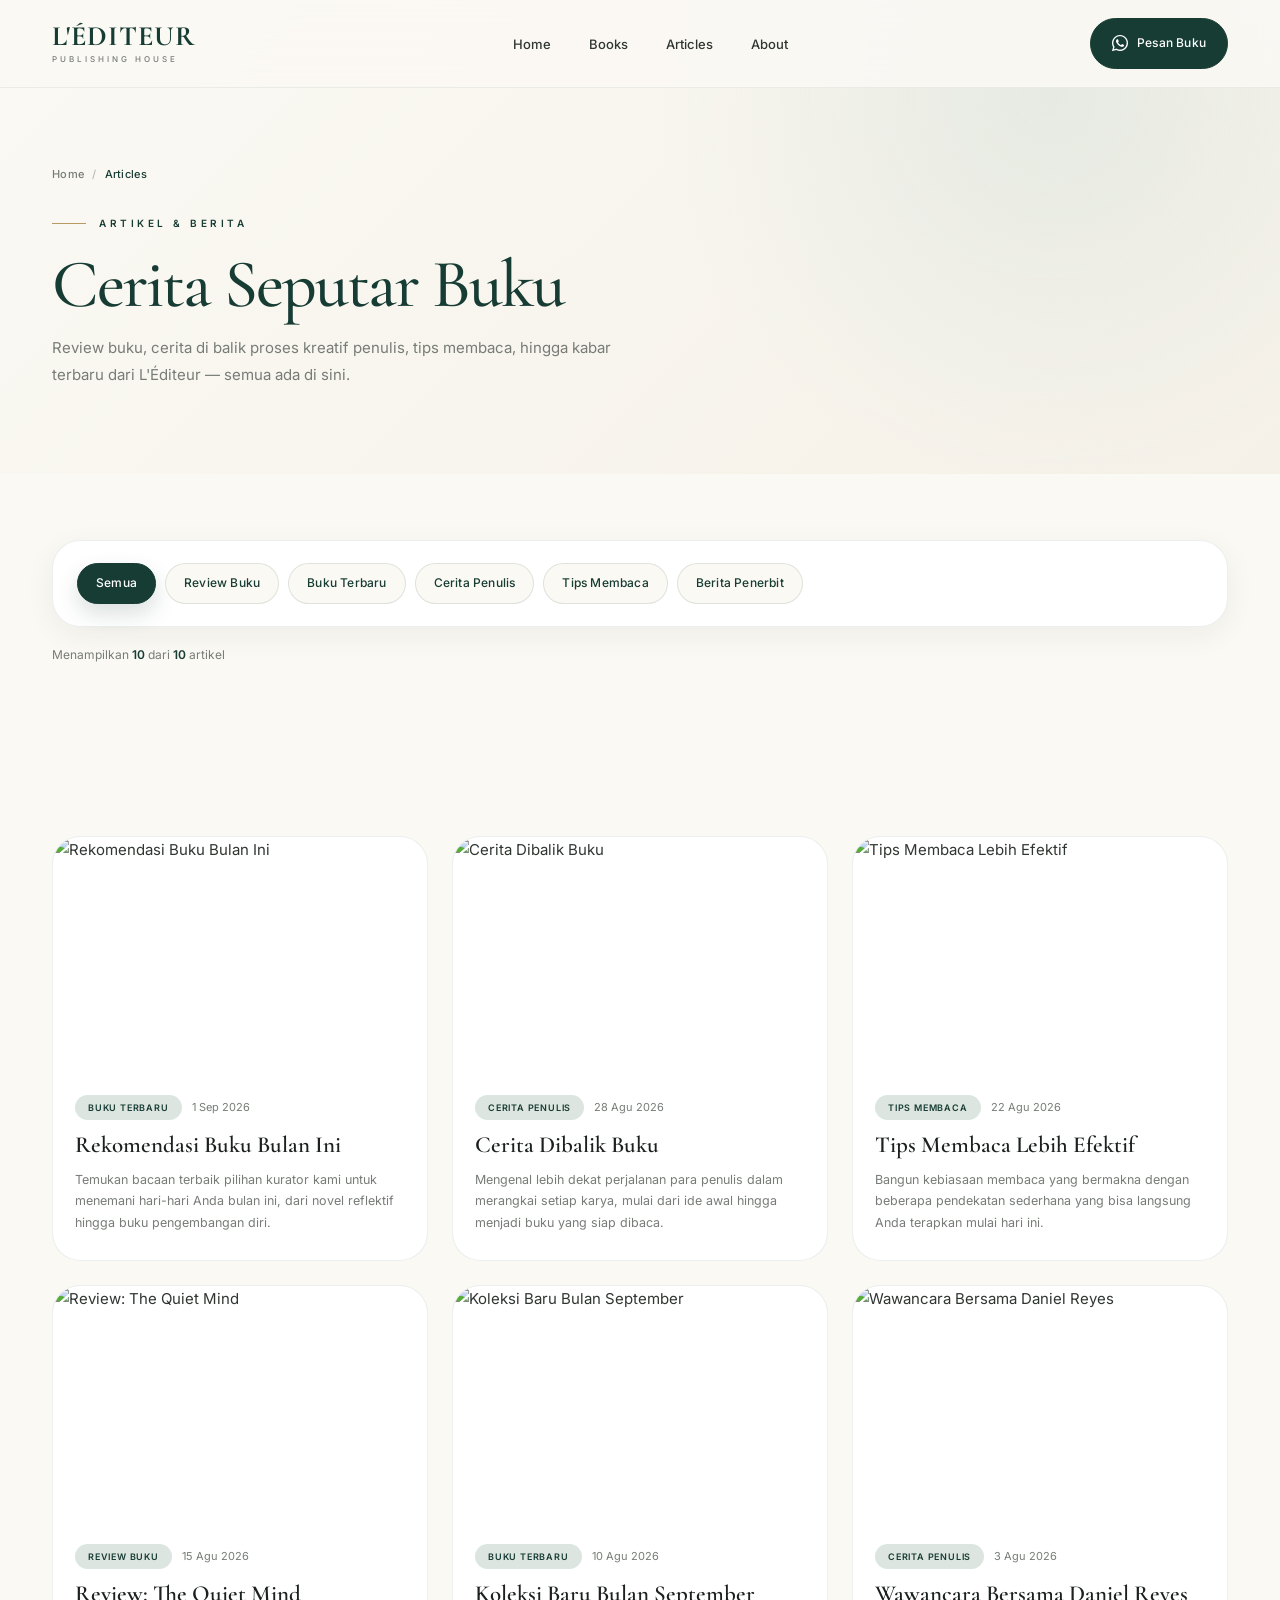
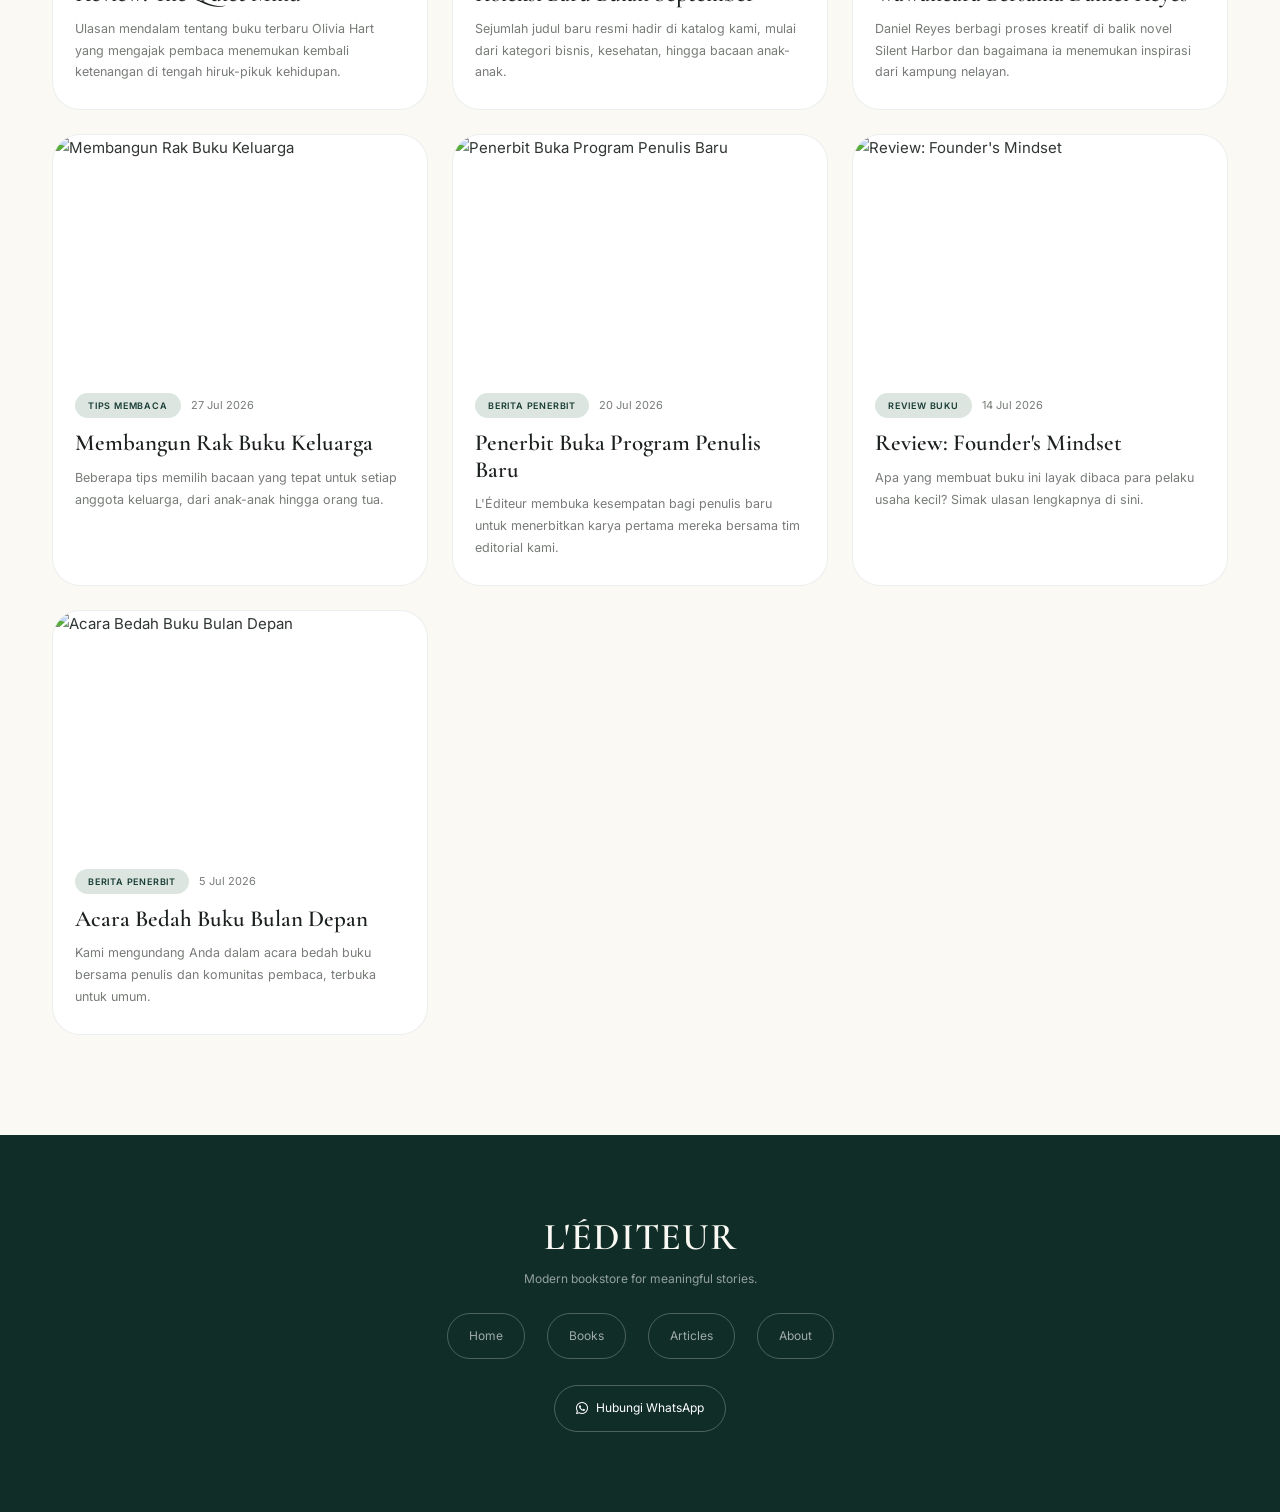
==== articles.html @ b97fc074 "first commit" ====
<!DOCTYPE html>
<html lang="id">

<head>
    <meta charset="UTF-8">
    <meta name="viewport" content="width=device-width, initial-scale=1.0">
    <title>Artikel & Berita | L'Éditeur</title>
    <!-- Bootstrap -->
    <link href="https://cdn.jsdelivr.net/npm/bootstrap@5.3.3/dist/css/bootstrap.min.css" rel="stylesheet">
    <!-- Bootstrap Icon -->
    <link rel="stylesheet" href="https://cdn.jsdelivr.net/npm/bootstrap-icons@1.11.3/font/bootstrap-icons.min.css">
    <!-- Google Font -->
    <link rel="preconnect" href="https://fonts.googleapis.com">
    <link rel="preconnect" href="https://fonts.gstatic.com" crossorigin>
    <link
        href="https://fonts.googleapis.com/css2?family=Cormorant+Garamond:wght@400;500;600;700&family=Inter:wght@300;400;500;600&display=swap"
        rel="stylesheet">
    <!-- Custom CSS -->
    <link rel="stylesheet" href="css/style.css">
    <link rel="stylesheet" href="css/pages.css">
</head>

<body>
    <!-- ================= NAVBAR ================= -->
    <nav class="navbar navbar-expand-lg fixed-top">
        <div class="container">
            <a class="navbar-brand" href="index.html"> L'ÉDITEUR <span>
                    Publishing House
                </span> </a> <button class="navbar-toggler" type="button" data-bs-toggle="collapse"
                data-bs-target="#menu"> <span class="navbar-toggler-icon"></span> </button>
            <div class="collapse navbar-collapse" id="menu">
                <ul class="navbar-nav mx-auto">
                    <li class="nav-item">
                        <a class="nav-link" href="index.html">
                            Home
                        </a>
                    </li>
                    <li class="nav-item">
                        <a class="nav-link" href="books.html">
                            Books
                        </a>
                    </li>
                    <li class="nav-item">
                        <a class="nav-link active" href="articles.html">
                            Articles
                        </a>
                    </li>
                    <li class="nav-item">
                        <a class="nav-link" href="index.html#about">
                            About
                        </a>
                    </li>
                </ul> <a href="https://wa.me/628123456789" class="btn-whatsapp"> <i class="bi bi-whatsapp"></i>
                    Pesan Buku </a>
            </div>
        </div>
    </nav>

    <!-- ================= PAGE HEADER ================= -->
    <section class="page-header">
        <div class="container">
            <div class="breadcrumb-custom">
                <a href="index.html">Home</a>
                <span class="sep">/</span>
                <span class="current">Articles</span>
            </div>
            <p class="subtitle">ARTIKEL &amp; BERITA</p>
            <h1>Cerita Seputar Buku</h1>
            <p class="page-desc">
                Review buku, cerita di balik proses kreatif penulis, tips membaca,
                hingga kabar terbaru dari L'Éditeur — semua ada di sini.
            </p>
        </div>
    </section>

    <!-- ================= TOOLBAR ================= -->
    <section class="catalog-toolbar">
        <div class="container">
            <div class="toolbar-panel">
                <div class="filter-row" id="articleFilter">
                    <!-- filter pills di-render oleh js/articles.js -->
                </div>
            </div>
            <p class="results-count" id="articleResultsCount"></p>
        </div>
    </section>

    <!-- ================= ARTICLE GRID ================= -->
    <section class="pt-0">
        <div class="container">
            <div class="row g-4" id="articleGrid">
                <!-- article card di-render oleh js/articles.js -->
            </div>
        </div>
    </section>

    <!-- ================= FOOTER ================= -->
    <footer>
        <div class="container text-center">
            <h3>
                L'ÉDITEUR
            </h3>
            <p>
                Modern bookstore for meaningful stories.
            </p>
            <div class="footer-links">
                <a href="index.html">Home</a>
                <a href="books.html">Books</a>
                <a href="articles.html">Articles</a>
                <a href="index.html#about">About</a>
            </div>
            <a href="https://wa.me/628123456789"> <i class="bi bi-whatsapp"></i>
                Hubungi WhatsApp </a>
        </div>
    </footer>

    <!-- Bootstrap JS -->
    <script src="https://cdn.jsdelivr.net/npm/bootstrap@5.3.3/dist/js/bootstrap.bundle.min.js"></script>
    <script src="js/data.js"></script>
    <script src="js/script.js"></script>
    <script src="js/articles.js"></script>
</body>

</html>
---- css/style.css ----
/* =========================================================
   L'ÉDITEUR — MODERN EDITORIAL BOOKSTORE
   style.css
   ========================================================= */


/* =========================
   1. ROOT / VARIABLES
   ========================= */

:root {
    --ivory: #f5f1e8;
    --ivory-light: #fbf9f4;
    --cream: #ebe4d7;

    --green: #173c34;
    --green-dark: #102d27;
    --green-soft: #dce5df;

    --charcoal: #1c211f;
    --text: #303632;
    --muted: #777c77;

    --white: #ffffff;
    --gold: #b89b62;

    --serif: "Cormorant Garamond", Georgia, serif;
    --sans: "Inter", Arial, sans-serif;

    --container: 1200px;

    --radius-sm: 10px;
    --radius-md: 18px;
    --radius-lg: 28px;
    --radius-pill: 999px;

    --shadow-sm:
        0 8px 30px rgba(20, 40, 34, 0.06);

    --shadow-md:
        0 20px 55px rgba(20, 40, 34, 0.10);

    --transition:
        all 0.35s cubic-bezier(0.22, 1, 0.36, 1);
}


/* =========================
   2. RESET
   ========================= */

* {
    margin: 0;
    padding: 0;
    box-sizing: border-box;
}

html {
    scroll-behavior: smooth;
    scroll-padding-top: 100px;
}

body {
    font-family: var(--sans);
    background: var(--ivory-light);
    color: var(--text);
    font-size: 15px;
    line-height: 1.7;
    overflow-x: hidden;
    -webkit-font-smoothing: antialiased;
}

body::selection {
    background: var(--green);
    color: var(--white);
}

img {
    max-width: 100%;
    display: block;
}

a {
    text-decoration: none;
    color: inherit;
}

button,
a {
    -webkit-tap-highlight-color: transparent;
}

h1,
h2,
h3,
h4,
h5,
h6 {
    color: var(--charcoal);
}

.container {
    max-width: var(--container);
}


/* =========================
   3. NAVBAR
   ========================= */

.navbar {
    padding: 18px 0;
    background: rgba(251, 249, 244, 0.88);
    border-bottom: 1px solid rgba(23, 60, 52, 0.07);
    backdrop-filter: blur(16px);
    -webkit-backdrop-filter: blur(16px);
    transition: var(--transition);
}

.navbar.scrolled {
    padding: 12px 0;
    background: rgba(251, 249, 244, 0.96);
    box-shadow: 0 10px 40px rgba(17, 42, 35, 0.07);
}


/* Brand */

.navbar-brand {
    font-family: var(--serif);
    font-size: 28px;
    line-height: 0.9;
    letter-spacing: 1px;
    color: var(--green) !important;
    font-weight: 700;
}

.navbar-brand span {
    display: block;
    margin-top: 7px;

    font-family: var(--sans);
    font-size: 8px;
    font-weight: 500;

    letter-spacing: 3px;
    text-transform: uppercase;

    color: var(--muted);
}


/* Navbar menu */

.navbar-nav {
    gap: 8px;
}

.nav-link {
    position: relative;

    padding: 10px 15px !important;

    font-size: 13px;
    font-weight: 500;

    color: var(--text) !important;

    transition: var(--transition);
}

.nav-link::after {
    content: "";

    position: absolute;
    left: 50%;
    bottom: 4px;

    width: 0;
    height: 1px;

    background: var(--green);

    transform: translateX(-50%);
    transition: var(--transition);
}

.nav-link:hover {
    color: var(--green) !important;
}

.nav-link:hover::after {
    width: 25px;
}


/* WhatsApp navbar button */

.btn-whatsapp {
    display: inline-flex;
    align-items: center;
    justify-content: center;

    gap: 9px;

    min-height: 45px;

    padding: 11px 21px;

    border: 1px solid var(--green);
    border-radius: var(--radius-pill);

    background: var(--green);

    color: var(--white) !important;

    font-size: 12px;
    font-weight: 500;

    letter-spacing: 0.2px;

    transition: var(--transition);
}

.btn-whatsapp i {
    font-size: 16px;
}

.btn-whatsapp:hover {
    background: var(--green-dark);
    border-color: var(--green-dark);

    transform: translateY(-2px);

    box-shadow:
        0 10px 25px rgba(23, 60, 52, 0.18);
}


/* Hamburger */

.navbar-toggler {
    padding: 7px 9px;

    border: none !important;
    border-radius: 10px;

    box-shadow: none !important;
}

.navbar-toggler:focus {
    box-shadow: none;
}


/* =========================
   4. HERO
   ========================= */

.hero {
    position: relative;

    min-height: 100vh;

    display: flex;
    align-items: center;

    padding: 150px 0 90px;

    overflow: hidden;

    background:
        radial-gradient(circle at 78% 40%,
            rgba(216, 226, 218, 0.65),
            transparent 32%),
        linear-gradient(135deg,
            var(--ivory-light),
            var(--ivory));
}


/* Decorative blur */

.hero::before {
    content: "";

    position: absolute;
    width: 450px;
    height: 450px;

    right: -180px;
    top: 100px;

    border-radius: 50%;

    background: rgba(23, 60, 52, 0.045);

    filter: blur(4px);
}

.hero .container {
    position: relative;
    z-index: 2;
}


/* Subtitle */

.subtitle {
    position: relative;

    display: inline-flex;
    align-items: center;

    margin-bottom: 20px;

    font-size: 10px;
    font-weight: 600;

    letter-spacing: 3.5px;

    color: var(--green);
}

.subtitle::before {
    content: "";

    width: 34px;
    height: 1px;

    margin-right: 13px;

    background: var(--gold);
}


/* Hero title */

.hero h1 {
    max-width: 650px;

    margin-bottom: 24px;

    font-family: var(--serif);

    font-size: clamp(58px, 6.5vw, 94px);
    font-weight: 500;

    line-height: 0.88;

    letter-spacing: -3px;

    color: var(--green);
}


/* Description */

.hero-desc {
    max-width: 490px;

    margin-bottom: 0;

    color: var(--muted);

    font-size: 15px;
    font-weight: 400;

    line-height: 1.9;
}


/* Hero buttons */

.hero-button {
    display: flex;
    flex-wrap: wrap;

    gap: 12px;

    margin-top: 34px;
}

.btn-primary-custom,
.btn-outline-custom {
    position: relative;

    display: inline-flex;
    align-items: center;
    justify-content: center;

    min-height: 50px;

    padding: 13px 26px;

    border-radius: var(--radius-pill);

    font-size: 12px;
    font-weight: 500;

    transition: var(--transition);

    overflow: hidden;
}


/* Primary */

.btn-primary-custom {
    background: var(--green);
    border: 1px solid var(--green);

    color: var(--white);
}

.btn-primary-custom:hover {
    color: var(--white);

    background: var(--green-dark);

    transform: translateY(-3px);

    box-shadow:
        0 14px 30px rgba(23, 60, 52, 0.17);
}


/* Outline */

.btn-outline-custom {
    background: transparent;

    border: 1px solid rgba(23, 60, 52, 0.35);

    color: var(--green);
}

.btn-outline-custom:hover {
    background: rgba(23, 60, 52, 0.06);

    color: var(--green);

    border-color: var(--green);

    transform: translateY(-3px);
}


/* Hero image */

.hero-image {
    position: relative;

    max-width: 520px;

    margin-left: auto;

    padding: 25px;

    display: flex;
    align-items: center;
    justify-content: center;
}

.hero-image::before {
    content: "";

    position: absolute;

    width: 82%;
    aspect-ratio: 1 / 1;

    border-radius: 50%;

    background:
        rgba(23, 60, 52, 0.08);

    filter: blur(1px);
}

.hero-image img {
    position: relative;
    z-index: 2;

    width: 100%;

    object-fit: contain;

    transition: transform 0.7s cubic-bezier(0.22, 1, 0.36, 1);

    filter:
        drop-shadow(0 30px 25px rgba(20, 40, 34, 0.16));
}

.hero-image:hover img {
    transform:
        translateY(-8px) rotate(-1deg);
}


/* =========================
   5. GENERAL SECTION
   ========================= */

section {
    position: relative;

    padding: 100px 0;
}

.section-title {
    margin-bottom: 45px;

    font-family: var(--serif);

    font-size: clamp(42px, 5vw, 64px);

    font-weight: 500;

    letter-spacing: -1.5px;

    line-height: 1;

    color: var(--green);
}

.section-header {
    display: flex;
    align-items: flex-end;
    justify-content: space-between;

    gap: 30px;
}


/* =========================
   6. CATEGORY
   ========================= */

.category {
    background: var(--white);
}

.category .section-title {
    text-align: center;
}

.category-box {
    position: relative;

    height: 100%;

    display: flex;
    align-items: center;
    justify-content: center;

    padding: 18px 12px;

    border: 1px solid rgba(23, 60, 52, 0.10);
    border-radius: var(--radius-pill);

    background: var(--ivory-light);

    color: var(--green);

    font-size: 12px;
    font-weight: 500;

    cursor: pointer;

    transition: var(--transition);
}

.category-box:hover {
    background: var(--green);

    border-color: var(--green);

    color: var(--white);

    transform: translateY(-4px);

    box-shadow:
        0 12px 25px rgba(23, 60, 52, 0.10);
}


/* =========================
   7. FEATURED BOOKS
   ========================= */

#books {
    background: var(--ivory-light);
}

.book-card {
    position: relative;

    height: 100%;

    padding: 16px;

    border: 1px solid rgba(23, 60, 52, 0.07);
    border-radius: var(--radius-lg);

    background: rgba(255, 255, 255, 0.72);

    transition: var(--transition);

    overflow: hidden;
}

.book-card:hover {
    transform: translateY(-8px);

    background: var(--white);

    border-color: rgba(23, 60, 52, 0.13);

    box-shadow: var(--shadow-md);
}


/* Book image */

.book-card img {
    width: 100%;

    aspect-ratio: 4 / 5;

    object-fit: cover;

    border-radius: 18px;

    transition:
        transform 0.65s cubic-bezier(0.22, 1, 0.36, 1);
}

.book-card:hover img {
    transform: scale(1.025);
}


/* Book information */

.book-content {
    padding: 22px 8px 10px;
}

.book-content h3 {
    margin-bottom: 6px;

    font-family: var(--serif);

    font-size: 28px;
    font-weight: 600;

    line-height: 1.05;

    color: var(--green);
}

.book-content p {
    margin-bottom: 17px;

    color: var(--muted);

    font-size: 12px;
}


/* Book WhatsApp */

.book-content a {
    display: inline-flex;
    align-items: center;

    position: relative;

    padding-bottom: 4px;

    color: var(--green);

    font-size: 11px;
    font-weight: 600;

    cursor: pointer;

    letter-spacing: 0.4px;

    transition: var(--transition);
}

.book-content a::after {
    content: "→";

    margin-left: 8px;

    font-size: 16px;

    transition: transform 0.3s ease;
}

.book-content a::before {
    content: "";

    position: absolute;

    left: 0;
    bottom: 0;

    width: 100%;
    height: 1px;

    background: rgba(23, 60, 52, 0.35);

    transform-origin: right;

    transition: transform 0.4s ease;
}

.book-content a:hover {
    color: var(--green-dark);
}

.book-content a:hover::after {
    transform: translateX(5px);
}

.book-content a:hover::before {
    transform: scaleX(0);
}


/* =========================
   8. ARTICLES
   ========================= */

.articles {
    background: var(--green);
}

.articles .section-title {
    color: var(--ivory-light);
}

.article-card {
    position: relative;

    height: 100%;
    min-height: 260px;

    padding: 30px;

    display: flex;
    flex-direction: column;
    justify-content: flex-end;

    border: 1px solid rgba(255, 255, 255, 0.10);
    border-radius: var(--radius-lg);

    background: rgba(255, 255, 255, 0.055);

    overflow: hidden;

    transition: var(--transition);
}

.article-card:hover {
    background: rgba(255, 255, 255, 0.09);

    border-color: rgba(255, 255, 255, 0.18);

    transform: translateY(-7px);
}


/* Article image */

.article-card img {
    width: calc(100% + 60px);

    margin:
        -30px -30px 28px;

    aspect-ratio: 16 / 10;

    object-fit: cover;

    transition: transform 0.7s ease;
}

.article-card:hover img {
    transform: scale(1.035);
}


/* Article text */

.article-card h3 {
    margin-bottom: 10px;

    font-family: var(--serif);

    font-size: 30px;
    font-weight: 500;

    line-height: 1.05;

    color: var(--ivory-light);
}

.article-card p {
    margin-bottom: 0;

    color: rgba(255, 255, 255, 0.62);

    font-size: 12px;

    line-height: 1.7;
}


/* =========================
   9. ABOUT
   ========================= */

#about {
    padding: 120px 0;

    background:
        radial-gradient(circle at center,
            rgba(23, 60, 52, 0.05),
            transparent 40%),
        var(--ivory);
}

#about .section-title {
    margin-bottom: 25px;
}

.about-text {
    max-width: 620px;

    margin: 0 auto;

    color: var(--muted);

    font-family: var(--serif);

    font-size: 24px;

    line-height: 1.5;
}


/* =========================
   10. FOOTER
   ========================= */

footer {
    position: relative;

    padding: 80px 0;

    background: var(--green-dark);

    color: rgba(255, 255, 255, 0.7);
}

footer h3 {
    margin-bottom: 8px;

    font-family: var(--serif);

    font-size: 38px;
    font-weight: 600;

    letter-spacing: 1px;

    color: var(--ivory-light);
}

footer p {
    margin-bottom: 24px;

    font-size: 12px;

    color: rgba(255, 255, 255, 0.55);
}

footer a {
    display: inline-flex;
    align-items: center;

    gap: 8px;

    padding: 12px 21px;

    border: 1px solid rgba(255, 255, 255, 0.25);
    border-radius: var(--radius-pill);

    color: var(--white);

    font-size: 12px;

    transition: var(--transition);
}

footer a:hover {
    background: var(--ivory-light);

    border-color: var(--ivory-light);

    color: var(--green);

    transform: translateY(-3px);
}


/* =========================
   11. REVEAL ANIMATION
   digunakan nanti oleh JS
   ========================= */

.reveal {
    opacity: 0;

    transform: translateY(35px);

    transition:
        opacity 0.8s cubic-bezier(0.22, 1, 0.36, 1),
        transform 0.8s cubic-bezier(0.22, 1, 0.36, 1);
}

.reveal.active {
    opacity: 1;

    transform: translateY(0);
}


/* =========================
   12. SCROLLBAR
   ========================= */

::-webkit-scrollbar {
    width: 8px;
}

::-webkit-scrollbar-track {
    background: var(--ivory-light);
}

::-webkit-scrollbar-thumb {
    background: rgba(23, 60, 52, 0.35);

    border-radius: 20px;
}

::-webkit-scrollbar-thumb:hover {
    background: var(--green);
}


/* =========================
   13. TABLET
   ========================= */

@media (max-width: 991.98px) {

    /* Navbar */

    .navbar {
        padding: 13px 0;
    }

    .navbar-collapse {
        margin-top: 15px;

        padding: 20px;

        border: 1px solid rgba(23, 60, 52, 0.08);
        border-radius: 20px;

        background: rgba(251, 249, 244, 0.98);

        box-shadow: var(--shadow-md);
    }

    .navbar-nav {
        gap: 2px;

        margin-bottom: 17px !important;
    }

    .nav-link {
        padding: 11px 5px !important;
    }

    .nav-link::after {
        display: none;
    }

    .btn-whatsapp {
        width: 100%;
    }


    /* Hero */

    .hero {
        min-height: auto;

        padding:
            135px 0 75px;

        text-align: center;
    }

    .hero .row {
        flex-direction: column;
    }

    .subtitle {
        justify-content: center;
    }

    .hero h1 {
        max-width: 700px;

        margin-left: auto;
        margin-right: auto;

        font-size: clamp(58px, 10vw, 82px);
    }

    .hero-desc {
        margin-left: auto;
        margin-right: auto;
    }

    .hero-button {
        justify-content: center;
    }

    .hero-image {
        max-width: 460px;

        margin: 20px auto 0;
    }


    /* Sections */

    section {
        padding: 80px 0;
    }

    .section-title {
        margin-bottom: 35px;
    }


    /* Article */

    .article-card {
        min-height: 230px;
    }
}


/* =========================
   14. MOBILE
   ========================= */

@media (max-width: 767.98px) {

    body {
        font-size: 14px;
    }

    .container {
        width: min(100% - 24px, var(--container));
    }

    /* Navbar */

    .navbar-brand {
        font-size: 24px;
    }

    .navbar-brand span {
        margin-top: 5px;

        font-size: 7px;
    }

    .navbar-collapse {
        margin-top: 10px;
        padding: 16px 14px;
    }

    .navbar-nav {
        margin-bottom: 12px !important;
    }

    .nav-link {
        padding: 10px 8px !important;
    }

    /* Hero */

    .hero {
        padding: 120px 0 65px;
    }

    .subtitle {
        margin-bottom: 15px;

        font-size: 8px;

        letter-spacing: 2.6px;
    }

    .subtitle::before {
        width: 25px;
    }

    .hero h1 {
        margin-bottom: 20px;

        font-size: clamp(46px, 14vw, 68px);

        letter-spacing: -2px;

        line-height: 0.91;
    }

    .hero-desc {
        max-width: 390px;

        font-size: 13px;

        line-height: 1.75;
    }

    .hero-button {
        flex-direction: column;

        width: 100%;

        gap: 9px;

        margin-top: 27px;
    }

    .btn-primary-custom,
    .btn-outline-custom {
        width: 100%;

        min-height: 48px;
    }

    .hero-image {
        max-width: 350px;

        padding: 15px;

        margin-top: 15px;
    }


    /* Sections */

    section {
        padding: 65px 0;
    }

    .section-header {
        flex-direction: column;
        align-items: flex-start;
        gap: 14px;
    }

    .section-title {
        margin-bottom: 30px;

        font-size: 43px;

        text-align: left;
    }


    /* Category */

    .category .section-title {
        text-align: left;
    }

    .category-box {
        padding: 15px 10px;

        font-size: 11px;
    }


    /* Books */

    .book-card {
        max-width: 420px;

        margin: 0 auto;

        padding: 13px;

        border-radius: 23px;
    }

    .book-card img {
        border-radius: 16px;
    }

    .book-content {
        padding: 18px 6px 8px;
    }

    .book-content h3 {
        font-size: 26px;
    }

    .book-actions {
        flex-direction: column;
        align-items: flex-start;
    }

    .book-actions a {
        width: 100%;
        justify-content: flex-start;
    }


    /* Article */

    .article-card {
        min-height: 220px;

        padding: 25px;

        border-radius: 22px;
    }

    .article-card img {
        width: calc(100% + 50px);

        margin: -25px -25px 25px;
    }

    .article-card h3 {
        font-size: 27px;
    }


    /* About */

    #about {
        padding: 80px 0;
    }

    .about-text {
        font-size: 20px;
    }


    /* Footer */

    footer {
        padding: 60px 0;
    }

    footer h3 {
        font-size: 32px;
    }

    .footer-links {
        gap: 12px 18px;
    }
}


/* =========================
   15. EXTRA SMALL MOBILE
   ========================= */

@media (max-width: 390px) {

    .hero h1 {
        font-size: 48px;
    }

    .section-title {
        font-size: 39px;
    }

    .category-box {
        font-size: 10px;
    }
}


/* =========================
   16. ACCESSIBILITY
   ========================= */

@media (prefers-reduced-motion: reduce) {

    *,
    *::before,
    *::after {
        scroll-behavior: auto !important;

        transition-duration: 0.01ms !important;
        animation-duration: 0.01ms !important;
        animation-iteration-count: 1 !important;
    }

}
---- css/pages.css ----
/* =========================================================
   L'ÉDITEUR — MODERN EDITORIAL BOOKSTORE
   pages.css
   Komponen tambahan untuk: books.html, book-detail.html, articles.html
   Mewarisi variabel & identitas dari style.css — tidak redefinisi warna/font.
   ========================================================= */


/* =========================
   1. PAGE HEADER (halaman non-home)
   ========================= */

.page-header {
    position: relative;

    padding: 165px 0 70px;

    background:
        radial-gradient(circle at 82% 20%,
            rgba(216, 226, 218, 0.55),
            transparent 35%),
        linear-gradient(135deg,
            var(--ivory-light),
            var(--ivory));

    overflow: hidden;
}

.page-header .container {
    position: relative;
    z-index: 2;
}

.breadcrumb-custom {
    display: flex;
    align-items: center;

    gap: 8px;

    margin-bottom: 22px;

    font-size: 11px;
    font-weight: 500;

    letter-spacing: 0.3px;

    color: var(--muted);
}

.breadcrumb-custom a {
    color: var(--muted);

    transition: var(--transition);
}

.breadcrumb-custom a:hover {
    color: var(--green);
}

.breadcrumb-custom .sep {
    opacity: 0.5;
}

.breadcrumb-custom .current {
    color: var(--green);
}

.page-header h1 {
    max-width: 700px;

    margin-bottom: 16px;

    font-family: var(--serif);

    font-size: clamp(42px, 6vw, 68px);
    font-weight: 500;

    line-height: 0.98;

    letter-spacing: -2px;

    color: var(--green);
}

.page-header .page-desc {
    max-width: 560px;

    color: var(--muted);

    font-size: 15px;
    line-height: 1.8;
}


/* =========================
   2. TOOLBAR — SEARCH + FILTER
   ========================= */

.catalog-toolbar {
    position: relative;
    z-index: 3;

    margin-top: -34px;
    margin-bottom: 55px;
}

.toolbar-panel {
    padding: 22px 24px;

    border: 1px solid rgba(23, 60, 52, 0.08);
    border-radius: var(--radius-lg);

    background: var(--white);

    box-shadow: var(--shadow-sm);
}

.search-box {
    position: relative;

    margin-bottom: 20px;
}

.search-box i {
    position: absolute;
    top: 50%;
    left: 20px;

    transform: translateY(-50%);

    color: var(--muted);

    font-size: 15px;

    pointer-events: none;
}

.search-box input {
    width: 100%;

    padding: 14px 20px 14px 46px;

    border: 1px solid rgba(23, 60, 52, 0.12);
    border-radius: var(--radius-pill);

    background: var(--ivory-light);

    color: var(--text);

    font-family: var(--sans);
    font-size: 14px;

    outline: none;

    transition: var(--transition);
}

.search-box input::placeholder {
    color: var(--muted);
}

.search-box input:focus {
    border-color: var(--green);

    background: var(--white);

    box-shadow: 0 0 0 4px rgba(23, 60, 52, 0.07);
}

.filter-row {
    display: flex;
    flex-wrap: wrap;

    gap: 9px;
}

.filter-pill {
    display: inline-flex;
    align-items: center;

    padding: 9px 18px;

    border: 1px solid rgba(23, 60, 52, 0.12);
    border-radius: var(--radius-pill);

    background: var(--ivory-light);

    color: var(--green);

    font-size: 12px;
    font-weight: 500;

    letter-spacing: 0.2px;

    cursor: pointer;
    white-space: nowrap;

    transition: var(--transition);
}

.filter-pill:hover {
    border-color: var(--green);

    background: rgba(23, 60, 52, 0.06);
}

.filter-pill.active {
    background: var(--green);
    border-color: var(--green);

    color: var(--white);

    box-shadow: 0 10px 22px rgba(23, 60, 52, 0.16);
}

.results-count {
    margin-top: 18px;

    font-size: 12px;

    color: var(--muted);
}

.results-count strong {
    color: var(--green);
    font-weight: 600;
}


/* =========================
   3. BOOK GRID — TAG BADGE
   ========================= */

.book-card {
    display: flex;
    flex-direction: column;
}

.book-card .book-thumb {
    position: relative;

    display: block;
}

.book-tag {
    position: absolute;
    top: 12px;
    left: 12px;
    z-index: 2;

    padding: 5px 13px;

    border-radius: var(--radius-pill);

    background: rgba(23, 60, 52, 0.92);

    color: var(--white);

    font-size: 9px;
    font-weight: 600;

    letter-spacing: 1px;
    text-transform: uppercase;
}

.book-tag.new {
    background: rgba(184, 155, 98, 0.94);
}

.book-category-label {
    display: inline-block;

    margin-bottom: 8px;

    font-size: 10px;
    font-weight: 600;

    letter-spacing: 1.4px;
    text-transform: uppercase;

    color: var(--gold);
}

.book-card a.book-title-link {
    color: inherit;
}

.book-actions {
    display: flex;
    align-items: center;
    justify-content: space-between;

    gap: 10px;

    margin-top: auto;
}

.book-actions .detail-link {
    font-size: 11px;
    font-weight: 500;

    color: var(--muted);

    transition: var(--transition);
}

.book-actions .detail-link:hover {
    color: var(--green);
}


/* =========================
   4. EMPTY STATE
   ========================= */

.empty-state {
    padding: 70px 20px;

    text-align: center;

    color: var(--muted);
}

.empty-state i {
    display: block;

    margin-bottom: 16px;

    font-size: 34px;

    color: rgba(23, 60, 52, 0.25);
}

.empty-state h3 {
    margin-bottom: 8px;

    font-family: var(--serif);
    font-size: 26px;

    color: var(--green);
}

.empty-state p {
    max-width: 360px;

    margin: 0 auto;

    font-size: 13px;
    line-height: 1.7;
}


/* =========================
   5. BOOK DETAIL PAGE
   ========================= */

.detail-section {
    padding: 30px 0 100px;
}

.detail-cover {
    position: sticky;
    top: 110px;

    padding: 20px;

    border: 1px solid rgba(23, 60, 52, 0.08);
    border-radius: var(--radius-lg);

    background: var(--white);

    box-shadow: var(--shadow-sm);
}

.detail-cover img {
    width: 100%;

    aspect-ratio: 4 / 5;

    object-fit: cover;

    border-radius: 18px;
}

.detail-tag-row {
    display: flex;
    flex-wrap: wrap;
    align-items: center;

    gap: 10px;

    margin-bottom: 18px;
}

.detail-category {
    display: inline-flex;
    align-items: center;

    padding: 7px 16px;

    border: 1px solid rgba(23, 60, 52, 0.18);
    border-radius: var(--radius-pill);

    color: var(--green);

    font-size: 10px;
    font-weight: 600;

    letter-spacing: 1.2px;
    text-transform: uppercase;
}

.detail-title {
    max-width: 620px;

    margin-bottom: 10px;

    font-family: var(--serif);

    font-size: clamp(40px, 4.6vw, 58px);
    font-weight: 500;

    line-height: 1.02;

    letter-spacing: -1.5px;

    color: var(--green);
}

.detail-author {
    margin-bottom: 30px;

    color: var(--muted);

    font-size: 15px;
}

.detail-author span {
    color: var(--charcoal);
    font-weight: 500;
}

.detail-divider {
    height: 1px;

    margin: 30px 0;

    background: rgba(23, 60, 52, 0.1);
}

.detail-block h2 {
    margin-bottom: 14px;

    font-family: var(--serif);

    font-size: 24px;
    font-weight: 600;

    color: var(--charcoal);
}

.detail-block p {
    max-width: 620px;

    color: var(--text);

    font-size: 14.5px;
    line-height: 1.9;
}

.highlight-list {
    display: flex;
    flex-direction: column;

    gap: 13px;

    margin-top: 4px;

    list-style: none;
}

.highlight-list li {
    display: flex;
    align-items: flex-start;

    gap: 12px;

    color: var(--text);

    font-size: 14px;
    line-height: 1.6;
}

.highlight-list i {
    flex-shrink: 0;

    margin-top: 3px;

    font-size: 15px;

    color: var(--green);
}

.detail-cta {
    margin-top: 38px;
}

.related-section {
    padding-top: 30px;
}

.related-section .section-title {
    font-size: clamp(32px, 4vw, 44px);
}

.not-found-state {
    padding: 160px 0 120px;

    text-align: center;
}

.not-found-state h1 {
    margin-bottom: 14px;

    font-family: var(--serif);

    font-size: clamp(38px, 5vw, 54px);

    color: var(--green);
}

.not-found-state p {
    margin-bottom: 30px;

    color: var(--muted);
}


/* =========================
   6. ARTICLES PAGE — LIGHT CARD
   ========================= */

.article-card-light {
    position: relative;

    height: 100%;

    display: flex;
    flex-direction: column;

    border: 1px solid rgba(23, 60, 52, 0.08);
    border-radius: var(--radius-lg);

    background: var(--white);

    overflow: hidden;

    transition: var(--transition);
}

.article-card-light:hover {
    transform: translateY(-7px);

    border-color: rgba(23, 60, 52, 0.14);

    box-shadow: var(--shadow-md);
}

.article-card-light .article-thumb {
    aspect-ratio: 16 / 10;

    overflow: hidden;
}

.article-card-light .article-thumb img {
    width: 100%;
    height: 100%;

    object-fit: cover;

    transition: transform 0.7s cubic-bezier(0.22, 1, 0.36, 1);
}

.article-card-light:hover .article-thumb img {
    transform: scale(1.04);
}

.article-card-light .article-body {
    padding: 24px 22px 26px;
}

.article-meta-row {
    display: flex;
    align-items: center;

    gap: 10px;

    margin-bottom: 12px;
}

.article-category-tag {
    padding: 5px 13px;

    border-radius: var(--radius-pill);

    background: var(--green-soft);

    color: var(--green);

    font-size: 9px;
    font-weight: 600;

    letter-spacing: 0.8px;
    text-transform: uppercase;
}

.article-date {
    font-size: 11px;

    color: var(--muted);
}

.article-card-light h3 {
    margin-bottom: 10px;

    font-family: var(--serif);

    font-size: 23px;
    font-weight: 600;

    line-height: 1.15;

    color: var(--charcoal);
}

.article-card-light p {
    margin-bottom: 0;

    color: var(--muted);

    font-size: 12.5px;
    line-height: 1.75;
}


/* =========================
   6b. OUTLINE BUTTON — DARK SURFACE VARIANT
   ========================= */

.btn-outline-light {
    position: relative;

    display: inline-flex;
    align-items: center;
    justify-content: center;

    min-height: 46px;

    padding: 12px 24px;

    border: 1px solid rgba(255, 255, 255, 0.3);
    border-radius: var(--radius-pill);

    background: transparent;

    color: var(--ivory-light);

    font-size: 12px;
    font-weight: 500;

    transition: var(--transition);
}

.btn-outline-light:hover {
    background: rgba(255, 255, 255, 0.1);

    border-color: rgba(255, 255, 255, 0.5);

    color: var(--white);

    transform: translateY(-3px);
}


/* =========================
   7. FOOTER QUICK LINKS
   ========================= */

.footer-links {
    display: flex;
    flex-wrap: wrap;
    justify-content: center;

    gap: 22px;

    margin-bottom: 26px;

    font-size: 12px;
}

.footer-links a {
    color: rgba(255, 255, 255, 0.6);

    transition: var(--transition);
}

.footer-links a:hover {
    color: var(--ivory-light);
}


/* =========================
   8. RESPONSIVE
   ========================= */

@media (max-width: 991.98px) {
    .detail-cover {
        position: static;

        max-width: 340px;

        margin: 0 auto 40px;
    }
}

@media (max-width: 767.98px) {
    .page-header {
        padding: 130px 0 55px;
    }

    .page-header h1 {
        font-size: clamp(38px, 11vw, 54px);
        letter-spacing: -1px;
    }

    .page-header .page-desc {
        font-size: 13px;
        line-height: 1.7;
    }

    .catalog-toolbar {
        margin-top: -24px;
    }

    .toolbar-panel {
        padding: 18px;
    }

    .search-box input {
        padding-left: 42px;
    }

    .filter-row {
        flex-wrap: nowrap;
        overflow-x: auto;

        padding-bottom: 4px;

        -ms-overflow-style: none;
        scrollbar-width: none;
    }

    .filter-row::-webkit-scrollbar {
        display: none;
    }

    .filter-pill {
        flex: 0 0 auto;
    }

    .detail-section {
        padding-top: 10px;
        padding-bottom: 80px;
    }

    .detail-cover {
        max-width: 100%;
        margin-bottom: 30px;
    }

    .detail-title {
        letter-spacing: -1px;
        font-size: clamp(34px, 10vw, 46px);
    }

    .highlight-list li {
        font-size: 13px;
    }

    .article-card-light .article-body {
        padding: 18px 18px 20px;
    }

    .article-card-light h3 {
        font-size: 22px;
    }

    .not-found-state {
        padding-top: 140px;
    }
}
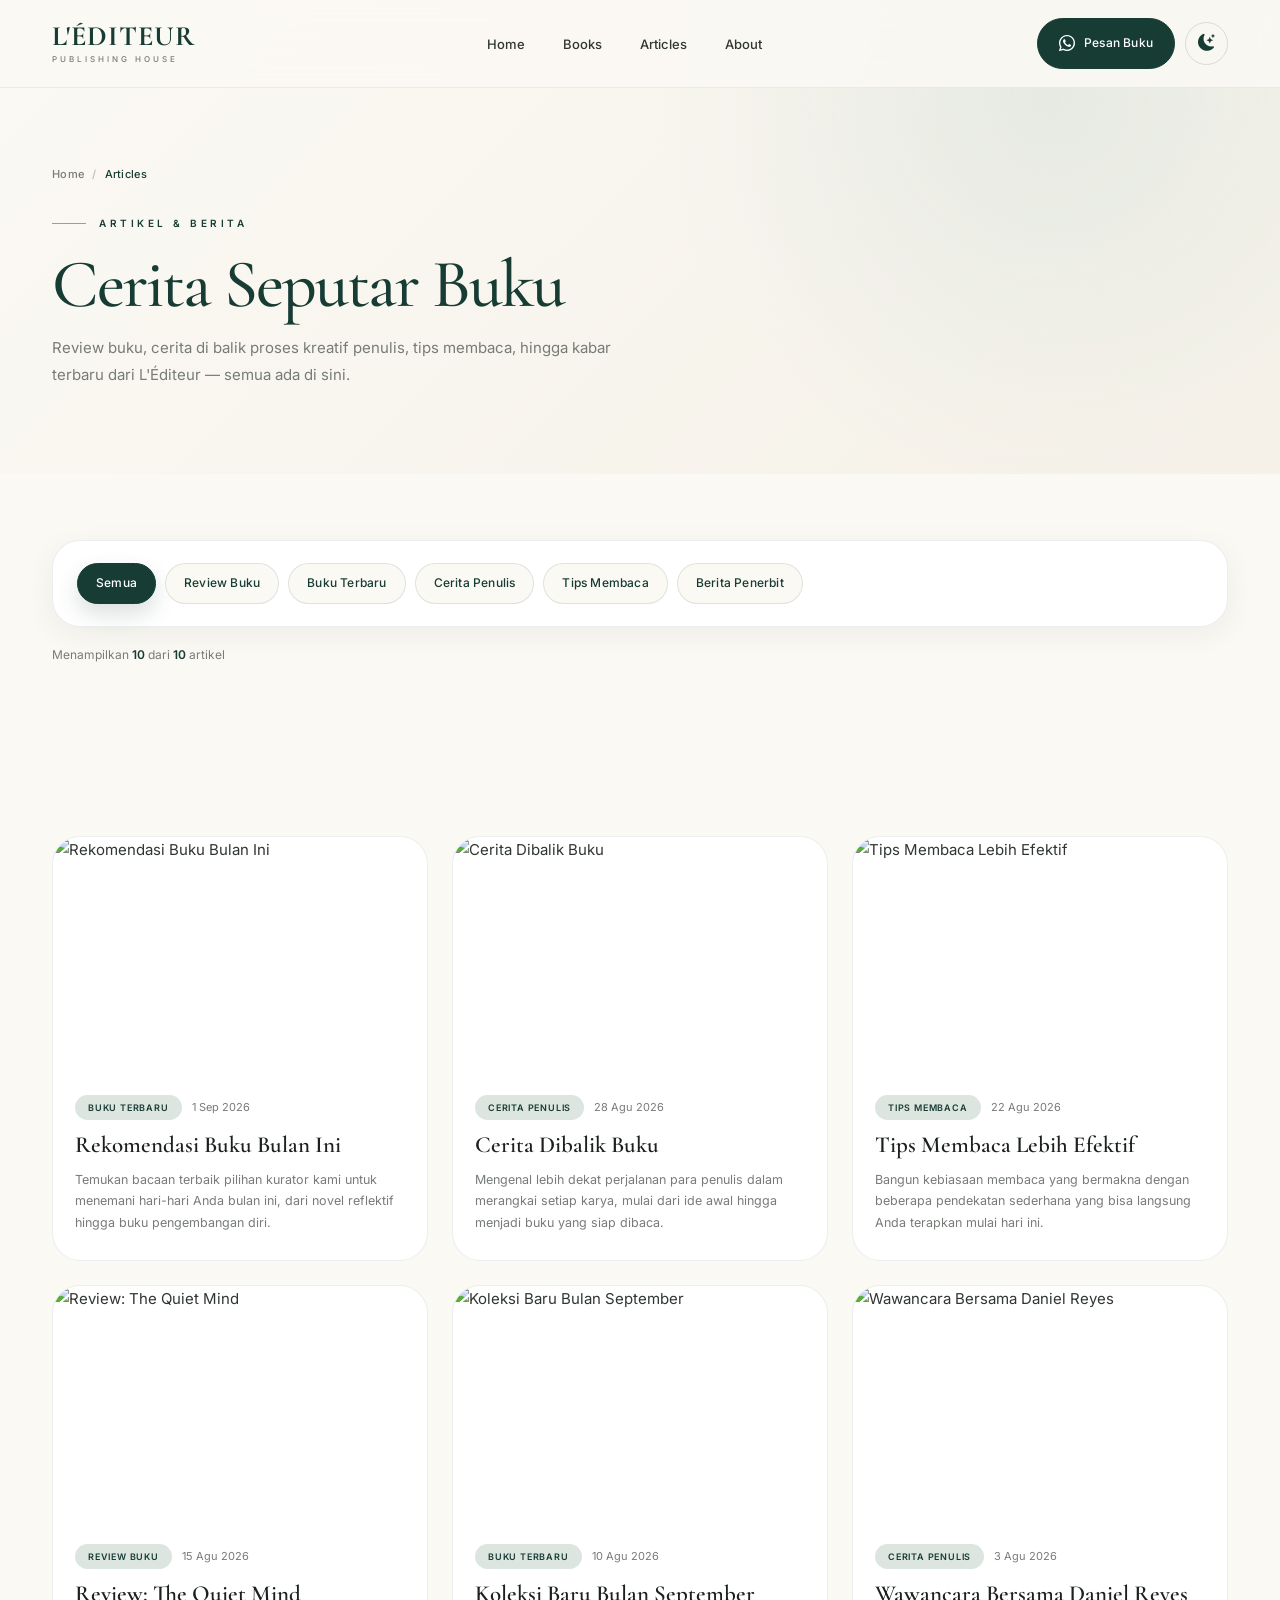
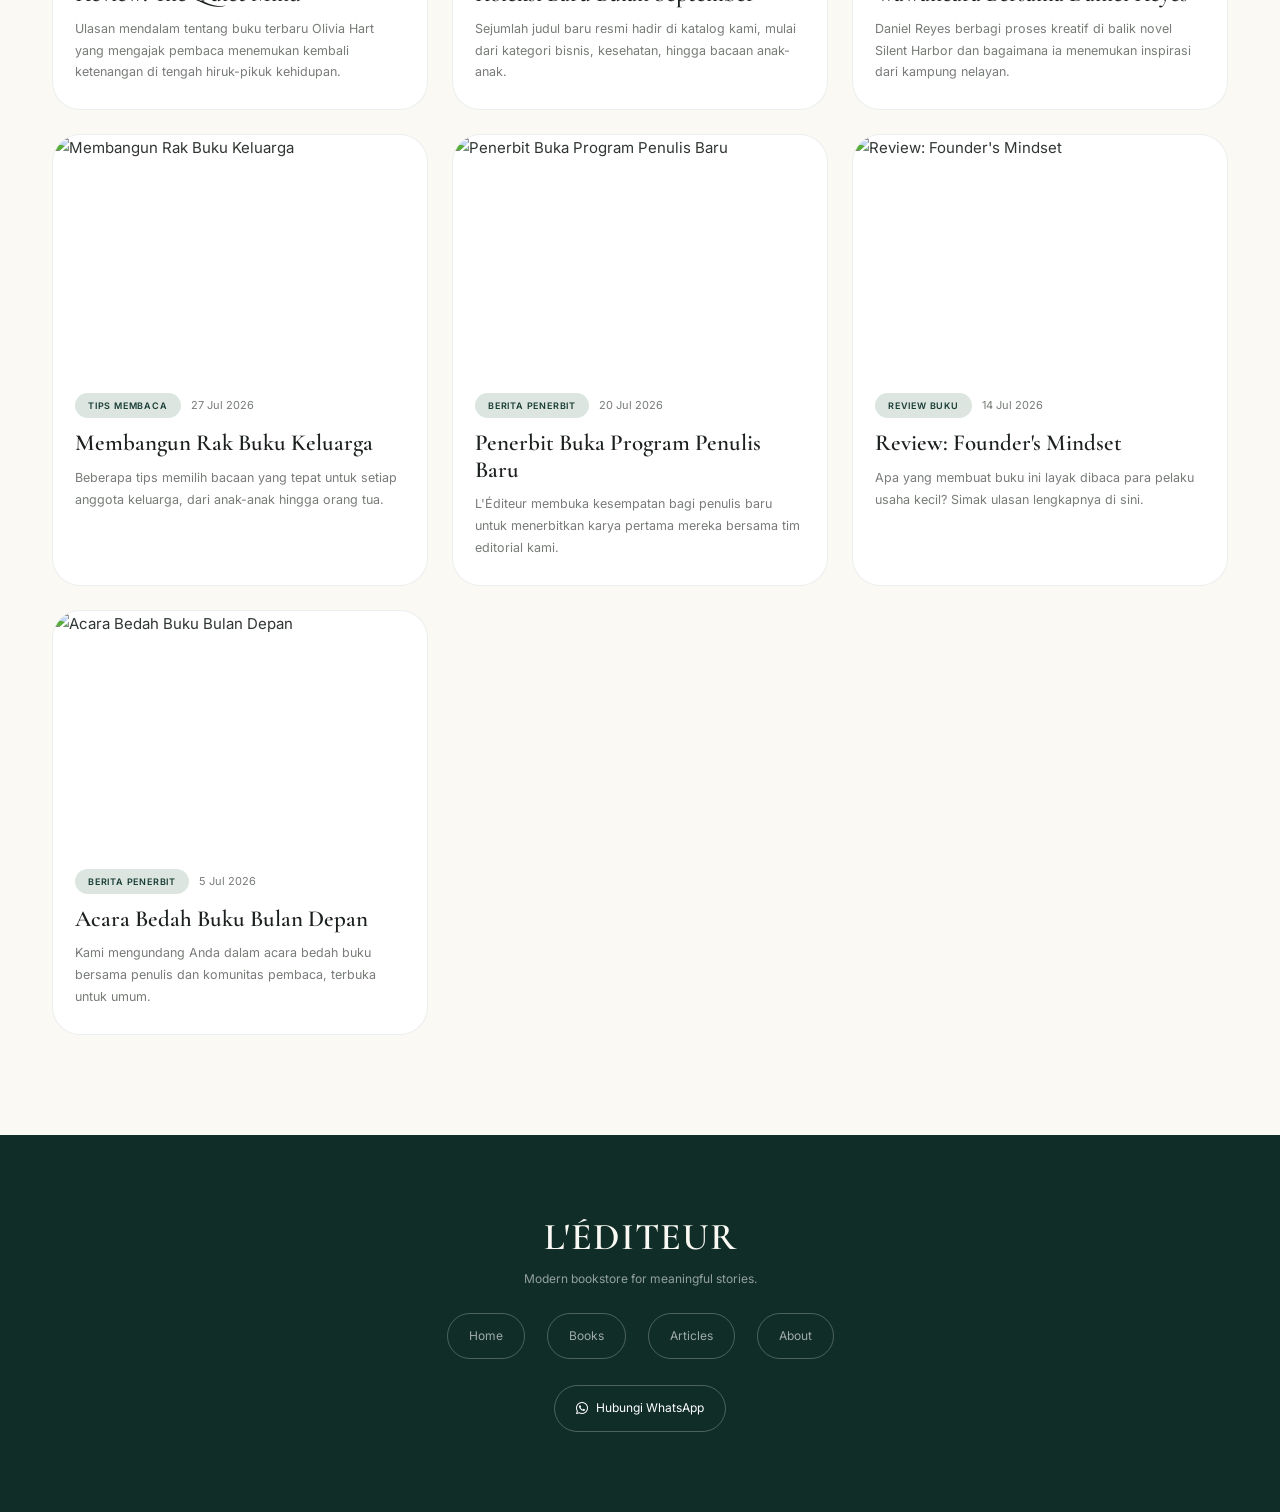
==== commit 51a69823: "dark mode" ====
--- a/articles.html
+++ b/articles.html
@@ -21,6 +21,16 @@
 </head>
 
 <body>
+
+    <script>
+        (function () {
+            const theme = localStorage.getItem("theme");
+
+            if (theme === "dark") {
+                document.body.classList.add("dark-mode");
+            }
+        })();
+    </script>
     <!-- ================= NAVBAR ================= -->
     <nav class="navbar navbar-expand-lg fixed-top">
         <div class="container">
@@ -52,6 +62,11 @@
                     </li>
                 </ul> <a href="https://wa.me/628123456789" class="btn-whatsapp"> <i class="bi bi-whatsapp"></i>
                     Pesan Buku </a>
+
+                <button type="button" class="theme-toggle" id="themeToggle" aria-label="Aktifkan Dark Mode"
+                    title="Dark Mode">
+                    <i class="bi bi-moon-stars-fill" id="themeIcon"></i>
+                </button>
             </div>
         </div>
     </nav>
@@ -121,4 +136,4 @@
     <script src="js/articles.js"></script>
 </body>
 
-</html>
+</html>
--- a/css/style.css
+++ b/css/style.css
@@ -44,6 +44,202 @@
         all 0.35s cubic-bezier(0.22, 1, 0.36, 1);
 }
 
+
+/* =========================================================
+   DARK MODE VARIABLES
+   ========================================================= */
+
+body.dark-mode {
+    --ivory: #171a18;
+    --ivory-light: #101311;
+    --cream: #222723;
+
+    --green: #d5e4dd;
+    --green-dark: #b9cec5;
+    --green-soft: #2b3731;
+
+    --charcoal: #f1f4f2;
+    --text: #dce2de;
+    --muted: #9ba59f;
+
+    --white: #1b201d;
+    --gold: #d2b56f;
+
+    --shadow-sm:
+        0 8px 30px rgba(0, 0, 0, 0.25);
+
+    --shadow-md:
+        0 20px 55px rgba(0, 0, 0, 0.35);
+}
+
+
+/* =========================================================
+   DARK MODE
+   ========================================================= */
+
+body {
+    transition:
+        background-color 0.35s ease,
+        color 0.35s ease;
+}
+
+.navbar {
+    transition:
+        background-color 0.35s ease,
+        border-color 0.35s ease,
+        box-shadow 0.35s ease;
+}
+
+body.dark-mode .navbar {
+    background: rgba(16, 19, 17, 0.90);
+    border-bottom-color: rgba(213, 228, 221, 0.08);
+}
+
+body.dark-mode .navbar.scrolled {
+    background: rgba(16, 19, 17, 0.97);
+    box-shadow: 0 10px 40px rgba(0, 0, 0, 0.30);
+}
+
+
+/* Navbar brand */
+
+body.dark-mode .navbar-brand {
+    color: var(--green) !important;
+}
+
+
+/* Navbar links */
+
+body.dark-mode .nav-link {
+    color: var(--text) !important;
+}
+
+body.dark-mode .nav-link:hover {
+    color: var(--green) !important;
+}
+
+
+/* Hamburger */
+
+body.dark-mode .navbar-toggler {
+    background: rgba(255, 255, 255, 0.05);
+}
+
+body.dark-mode .navbar-toggler-icon {
+    filter: invert(1);
+}
+
+
+/* Hero */
+
+body.dark-mode .hero {
+    background:
+        radial-gradient(
+            circle at 78% 40%,
+            rgba(70, 100, 87, 0.22),
+            transparent 32%
+        ),
+        linear-gradient(
+            135deg,
+            var(--ivory-light),
+            var(--ivory)
+        );
+}
+
+
+/* Category */
+
+body.dark-mode .category {
+    background: var(--white);
+}
+
+
+/* Cards */
+
+body.dark-mode .book-card,
+body.dark-mode .article-card,
+body.dark-mode .article-card-light {
+    background: var(--white);
+    border-color: rgba(213, 228, 221, 0.10);
+}
+
+
+/* Buttons */
+
+body.dark-mode .btn-outline-custom {
+    border-color: rgba(213, 228, 221, 0.30);
+    color: var(--green);
+}
+
+body.dark-mode .btn-outline-custom:hover {
+    background: rgba(213, 228, 221, 0.08);
+}
+
+
+/* General transition */
+
+body.dark-mode section,
+body.dark-mode footer,
+body.dark-mode .category,
+body.dark-mode .book-card,
+body.dark-mode .article-card,
+body.dark-mode .article-card-light {
+    transition:
+        background-color 0.35s ease,
+        border-color 0.35s ease,
+        color 0.35s ease;
+}
+
+
+/* =========================================================
+   DARK MODE TOGGLE
+   ========================================================= */
+
+.theme-toggle {
+    width: 43px;
+    height: 43px;
+
+    display: inline-flex;
+    align-items: center;
+    justify-content: center;
+
+    margin-left: 10px;
+
+    border: 1px solid rgba(23, 60, 52, 0.15);
+    border-radius: 50%;
+
+    background: transparent;
+
+    color: var(--green);
+
+    font-size: 17px;
+
+    cursor: pointer;
+
+    transition: var(--transition);
+}
+
+.theme-toggle:hover {
+    background: var(--green);
+    color: var(--white);
+
+    transform: rotate(12deg) scale(1.05);
+}
+
+body.dark-mode .theme-toggle {
+    border-color: rgba(213, 228, 221, 0.18);
+}
+
+
+/* Mobile */
+
+@media (max-width: 991.98px) {
+
+    .theme-toggle {
+        margin: 12px 0;
+    }
+
+}
 
 /* =========================
    2. RESET
--- a/css/pages.css
+++ b/css/pages.css
@@ -799,3 +799,790 @@
         padding-top: 140px;
     }
 }
+
+
+/* =========================
+   BOOK METADATA
+   ========================= */
+.book-meta {
+    display: flex;
+    justify-content: space-between;
+    align-items: center;
+    gap: 12px;
+    margin: 12px 0 16px;
+    padding-top: 10px;
+    border-top: 1px solid rgba(23, 60, 52, 0.08);
+    font-size: 11px;
+    color: var(--muted);
+}
+
+.book-meta span:first-child {
+    color: var(--gold);
+    font-weight: 600;
+}
+
+.detail-book-meta {
+    display: grid;
+    grid-template-columns: repeat(4, minmax(0, 1fr));
+    gap: 10px;
+    margin: 24px 0 30px;
+}
+
+.detail-book-meta>div {
+    padding: 14px 12px;
+    border: 1px solid rgba(23, 60, 52, 0.08);
+    border-radius: 12px;
+    background: rgba(255, 255, 255, .55);
+}
+
+.detail-book-meta small {
+    display: block;
+    margin-bottom: 5px;
+    font-size: 9px;
+    text-transform: uppercase;
+    letter-spacing: 1.2px;
+    color: var(--muted);
+}
+
+.detail-book-meta strong {
+    font-size: 14px;
+    color: var(--green);
+}
+
+@media (max-width: 575px) {
+    .detail-book-meta {
+        grid-template-columns: repeat(2, minmax(0, 1fr));
+    }
+}
+
+
+/* =========================================================
+   OPEN LIBRARY API
+   ========================================================= */
+
+
+.api-library-section {
+
+    padding: 80px 0;
+
+    margin-top: 40px;
+
+}
+
+
+.api-library-header {
+
+    margin-bottom: 30px;
+
+}
+
+
+.api-library-header .subtitle {
+
+    margin-bottom: 10px;
+
+    font-size: 12px;
+
+    letter-spacing: 3px;
+
+    font-weight: 600;
+
+}
+
+
+.api-library-header h2 {
+
+    margin-bottom: 10px;
+
+    font-family:
+        "Cormorant Garamond",
+        serif;
+
+    font-size: 48px;
+
+    font-weight: 500;
+
+}
+
+
+.api-library-header p:last-child {
+
+    max-width: 650px;
+
+    color: #666;
+
+}
+
+
+/* =========================================================
+   SEARCH
+   ========================================================= */
+
+
+.api-search-box {
+
+    display: flex;
+
+    gap: 12px;
+
+    max-width: 800px;
+
+    margin-bottom: 25px;
+
+}
+
+
+.api-search-box input {
+
+    flex: 1;
+
+    padding: 16px 22px;
+
+    border: 1px solid #ddd;
+
+    border-radius: 30px;
+
+    outline: none;
+
+    background: #fff;
+
+    font-family:
+        "Inter",
+        sans-serif;
+
+    font-size: 15px;
+
+}
+
+
+.api-search-box input:focus {
+
+    border-color: #123f35;
+
+}
+
+
+.api-search-box button {
+
+    min-width: 120px;
+
+    padding: 16px 28px;
+
+    border: none;
+
+    border-radius: 30px;
+
+    background: #123f35;
+
+    color: #fff;
+
+    font-family:
+        "Inter",
+        sans-serif;
+
+    cursor: pointer;
+
+}
+
+
+.api-search-box button:hover {
+
+    opacity: 0.9;
+
+}
+
+
+.api-search-box button:disabled {
+
+    opacity: 0.7;
+
+    cursor: wait;
+
+}
+
+
+/* =========================================================
+   STATUS
+   ========================================================= */
+
+
+.api-status {
+
+    min-height: 24px;
+
+    margin-bottom: 25px;
+
+    color: #666;
+
+    font-size: 14px;
+
+}
+
+
+/* =========================================================
+   BOOK GRID
+   ========================================================= */
+
+
+.api-book-grid {
+
+    display: grid;
+
+    grid-template-columns:
+        repeat(5, 1fr);
+
+    gap: 24px;
+
+}
+
+
+/* =========================================================
+   BOOK CARD
+   ========================================================= */
+
+
+.api-book-card {
+
+    overflow: hidden;
+
+    background: #fff;
+
+    border:
+        1px solid #e9e9e9;
+
+    border-radius: 12px;
+
+    transition:
+        transform 0.25s ease,
+        box-shadow 0.25s ease;
+
+}
+
+
+.api-book-card:hover {
+
+    transform:
+        translateY(-5px);
+
+    box-shadow:
+        0 12px 30px rgba(0, 0, 0, 0.08);
+
+}
+
+
+/* =========================================================
+   COVER
+   ========================================================= */
+
+
+.api-book-cover {
+
+    width: 100%;
+
+    height: 320px;
+
+    background: #f3f3f3;
+
+    overflow: hidden;
+
+}
+
+
+.api-book-cover img {
+
+    width: 100%;
+
+    height: 100%;
+
+    display: block;
+
+    object-fit: cover;
+
+}
+
+
+/* =========================================================
+   NO COVER
+   ========================================================= */
+
+
+.api-no-cover {
+
+    width: 100%;
+
+    height: 100%;
+
+    display: flex;
+
+    flex-direction: column;
+
+    align-items: center;
+
+    justify-content: center;
+
+    gap: 10px;
+
+    background:
+        linear-gradient(135deg,
+            #eeeeee,
+            #dddddd);
+
+    color: #777;
+
+}
+
+
+.api-no-cover i {
+
+    font-size: 42px;
+
+}
+
+
+.api-no-cover span {
+
+    font-size: 13px;
+
+}
+
+
+/* =========================================================
+   BOOK INFO
+   ========================================================= */
+
+
+.api-book-info {
+
+    padding: 18px;
+
+}
+
+
+.api-book-info h3 {
+
+    margin: 0 0 10px;
+
+    font-family:
+        "Cormorant Garamond",
+        serif;
+
+    font-size: 22px;
+
+    font-weight: 600;
+
+    line-height: 1.2;
+
+}
+
+
+.api-book-author {
+
+    margin: 0 0 8px;
+
+    color: #555;
+
+    font-size: 14px;
+
+}
+
+
+.api-book-year {
+
+    margin: 0;
+
+    color: #888;
+
+    font-size: 13px;
+
+}
+
+
+/* =========================================================
+   RESPONSIVE
+   ========================================================= */
+
+
+@media (max-width: 1200px) {
+
+    .api-book-grid {
+
+        grid-template-columns:
+            repeat(4, 1fr);
+
+    }
+
+}
+
+
+@media (max-width: 992px) {
+
+    .api-book-grid {
+
+        grid-template-columns:
+            repeat(3, 1fr);
+
+    }
+
+}
+
+
+@media (max-width: 768px) {
+
+    .api-library-section {
+
+        padding: 60px 0;
+
+    }
+
+
+    .api-library-header h2 {
+
+        font-size: 40px;
+
+    }
+
+
+    .api-search-box {
+
+        flex-direction: column;
+
+    }
+
+
+    .api-search-box button {
+
+        width: 100%;
+
+    }
+
+
+    .api-book-grid {
+
+        grid-template-columns:
+            repeat(2, 1fr);
+
+    }
+
+}
+
+
+@media (max-width: 576px) {
+
+    .api-book-grid {
+
+        grid-template-columns:
+            1fr;
+
+    }
+
+
+    .api-book-cover {
+
+        height: 360px;
+
+    }
+
+}
+
+
+/* =========================================================
+   DARK MODE — INNER PAGES
+   ========================================================= */
+
+
+/* Page header */
+
+body.dark-mode .page-header {
+    background: var(--ivory-light);
+}
+
+body.dark-mode .page-header h1 {
+    color: var(--green);
+}
+
+body.dark-mode .page-desc {
+    color: var(--muted);
+}
+
+
+/* Breadcrumb */
+
+body.dark-mode .breadcrumb-custom {
+    color: var(--muted);
+}
+
+body.dark-mode .breadcrumb-custom a {
+    color: var(--green);
+}
+
+
+/* Toolbar */
+
+body.dark-mode .catalog-toolbar {
+    background: var(--ivory-light);
+}
+
+body.dark-mode .toolbar-panel {
+    background: var(--white);
+    border-color: rgba(213, 228, 221, 0.10);
+}
+
+
+/* Filter */
+
+body.dark-mode .filter-btn,
+body.dark-mode .filter-pill {
+    background: var(--ivory-light);
+    border-color: rgba(213, 228, 221, 0.12);
+    color: var(--text);
+}
+
+body.dark-mode .filter-btn:hover,
+body.dark-mode .filter-btn.active,
+body.dark-mode .filter-pill:hover,
+body.dark-mode .filter-pill.active {
+    background: var(--green);
+    border-color: var(--green);
+    color: var(--white);
+}
+
+
+/* Search */
+
+body.dark-mode .search-box,
+body.dark-mode .search-input,
+body.dark-mode input,
+body.dark-mode textarea,
+body.dark-mode select {
+    background: var(--white);
+    color: var(--text);
+    border-color: rgba(213, 228, 221, 0.15);
+}
+
+body.dark-mode input::placeholder,
+body.dark-mode textarea::placeholder {
+    color: var(--muted);
+}
+
+
+/* Book cards */
+
+body.dark-mode .book-card {
+    background: var(--white);
+    border-color: rgba(213, 228, 221, 0.10);
+}
+
+body.dark-mode .book-card h3,
+body.dark-mode .book-card h4 {
+    color: var(--charcoal);
+}
+
+body.dark-mode .book-card p {
+    color: var(--muted);
+}
+
+
+/* Book cover */
+
+body.dark-mode .book-cover {
+    background: var(--cream);
+}
+
+
+/* Book tags */
+
+body.dark-mode .book-tag {
+    background: var(--green-soft);
+    color: var(--green);
+}
+
+
+/* Result count */
+
+body.dark-mode .results-count {
+    color: var(--muted);
+}
+
+
+/* Detail page */
+
+body.dark-mode .detail-section,
+body.dark-mode .related-section {
+    background: var(--ivory-light);
+}
+
+body.dark-mode .detail-title {
+    color: var(--green);
+}
+
+body.dark-mode .detail-author {
+    color: var(--muted);
+}
+
+body.dark-mode .detail-book-meta > div {
+    background: var(--white);
+    border-color: rgba(213, 228, 221, 0.10);
+}
+
+body.dark-mode .detail-book-meta strong {
+    color: var(--green);
+}
+
+body.dark-mode .detail-block h2 {
+    color: var(--charcoal);
+}
+
+body.dark-mode .detail-block p {
+    color: var(--muted);
+}
+
+body.dark-mode .detail-divider {
+    background: rgba(213, 228, 221, 0.10);
+}
+
+
+/* Highlight list */
+
+body.dark-mode .highlight-list li {
+    color: var(--text);
+}
+
+
+/* Not found */
+
+body.dark-mode .not-found-state {
+    background: var(--ivory-light);
+}
+
+body.dark-mode .not-found-state h1 {
+    color: var(--green);
+}
+
+body.dark-mode .not-found-state p {
+    color: var(--muted);
+}
+
+
+/* Articles */
+
+body.dark-mode .article-card,
+body.dark-mode .article-card-light {
+    background: var(--white);
+    border-color: rgba(213, 228, 221, 0.10);
+}
+
+body.dark-mode .article-card h3,
+body.dark-mode .article-card-light h3 {
+    color: var(--charcoal);
+}
+
+body.dark-mode .article-card p,
+body.dark-mode .article-card-light p {
+    color: var(--muted);
+}
+
+
+/* =========================================================
+   OPEN LIBRARY DARK MODE
+   ========================================================= */
+
+body.dark-mode .api-library-section {
+    background: var(--ivory-light);
+}
+
+body.dark-mode .api-library-header h2 {
+    color: var(--green);
+}
+
+body.dark-mode .api-library-header p,
+body.dark-mode .api-library-header p:last-child {
+    color: var(--muted);
+}
+
+
+/* Search */
+
+body.dark-mode .api-search-box input {
+    background: var(--white);
+    color: var(--text);
+    border-color: rgba(213, 228, 221, 0.15);
+}
+
+body.dark-mode .api-search-box input::placeholder {
+    color: var(--muted);
+}
+
+body.dark-mode .api-search-box input:focus {
+    border-color: var(--green);
+}
+
+
+/* Status */
+
+body.dark-mode .api-status {
+    color: var(--muted);
+}
+
+
+/* API Cards */
+
+body.dark-mode .api-book-card {
+    background: var(--white);
+    border-color: rgba(213, 228, 221, 0.10);
+}
+
+body.dark-mode .api-book-cover {
+    background: var(--cream);
+}
+
+body.dark-mode .api-book-info h3 {
+    color: var(--charcoal);
+}
+
+body.dark-mode .api-book-author {
+    color: var(--muted);
+}
+
+body.dark-mode .api-book-year {
+    color: var(--muted);
+}
+
+
+/* No cover */
+
+body.dark-mode .api-no-cover {
+    background:
+        linear-gradient(
+            135deg,
+            #292e2b,
+            #1f2421
+        );
+
+    color: var(--muted);
+}
+
+
+/* =========================================================
+   FOOTER
+   ========================================================= */
+
+body.dark-mode footer {
+    background: #0c0f0d;
+    color: var(--muted);
+}
+
+body.dark-mode footer h3 {
+    color: var(--green);
+}
+
+body.dark-mode footer p {
+    color: var(--muted);
+}
+
+body.dark-mode footer a {
+    color: var(--text);
+}
+
+body.dark-mode footer a:hover {
+    color: var(--green);
+}
